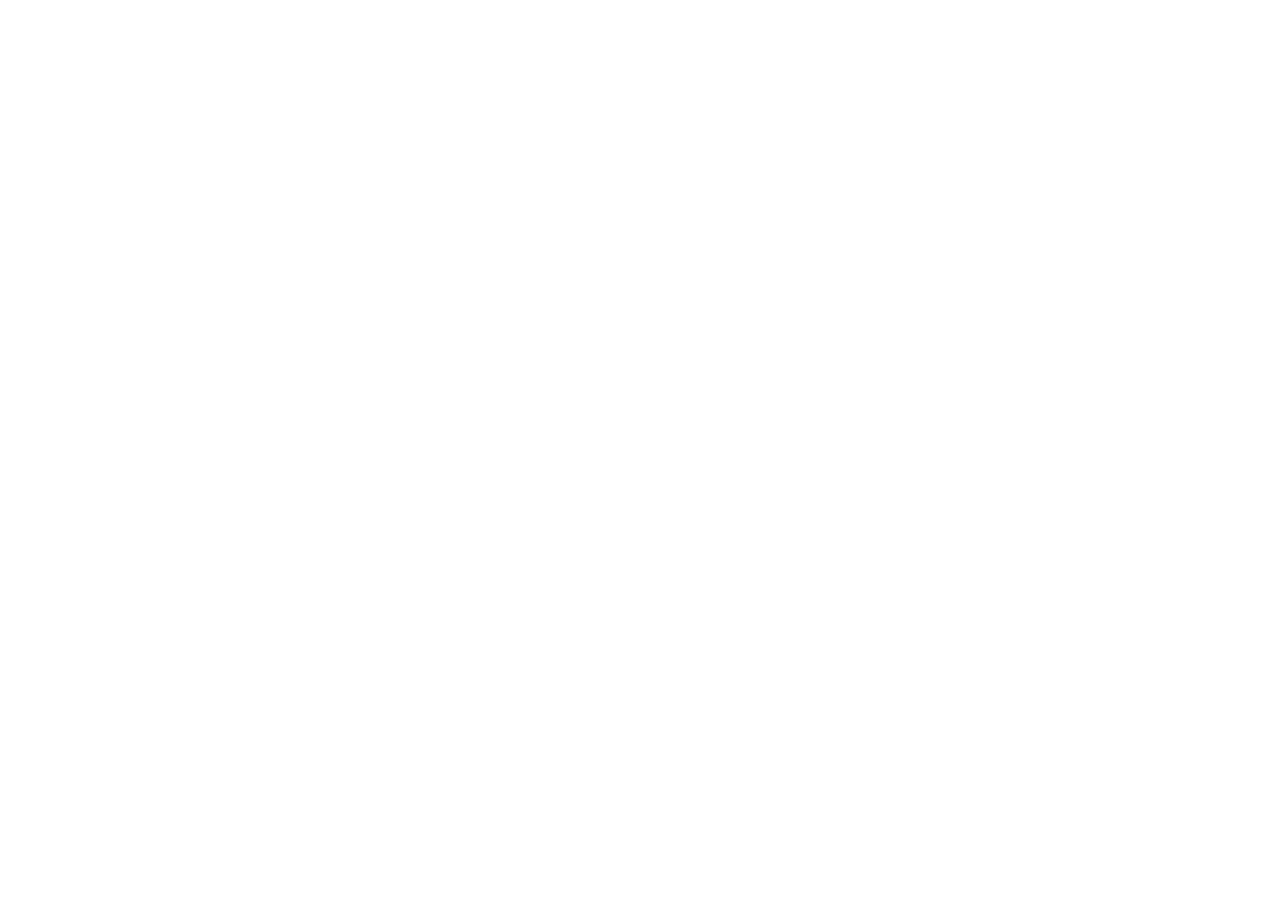
==== html/ex17.html @ 36b59d2e "pratiquei novos exercícios" ====
<!DOCTYPE html>
<html lang="pt-br">
<head>
    <meta charset="UTF-8">
    <meta name="viewport" content="width=device-width, initial-scale=1.0">
    <title>Gatos</title>
</head>
<body>
    
</body>
</html>
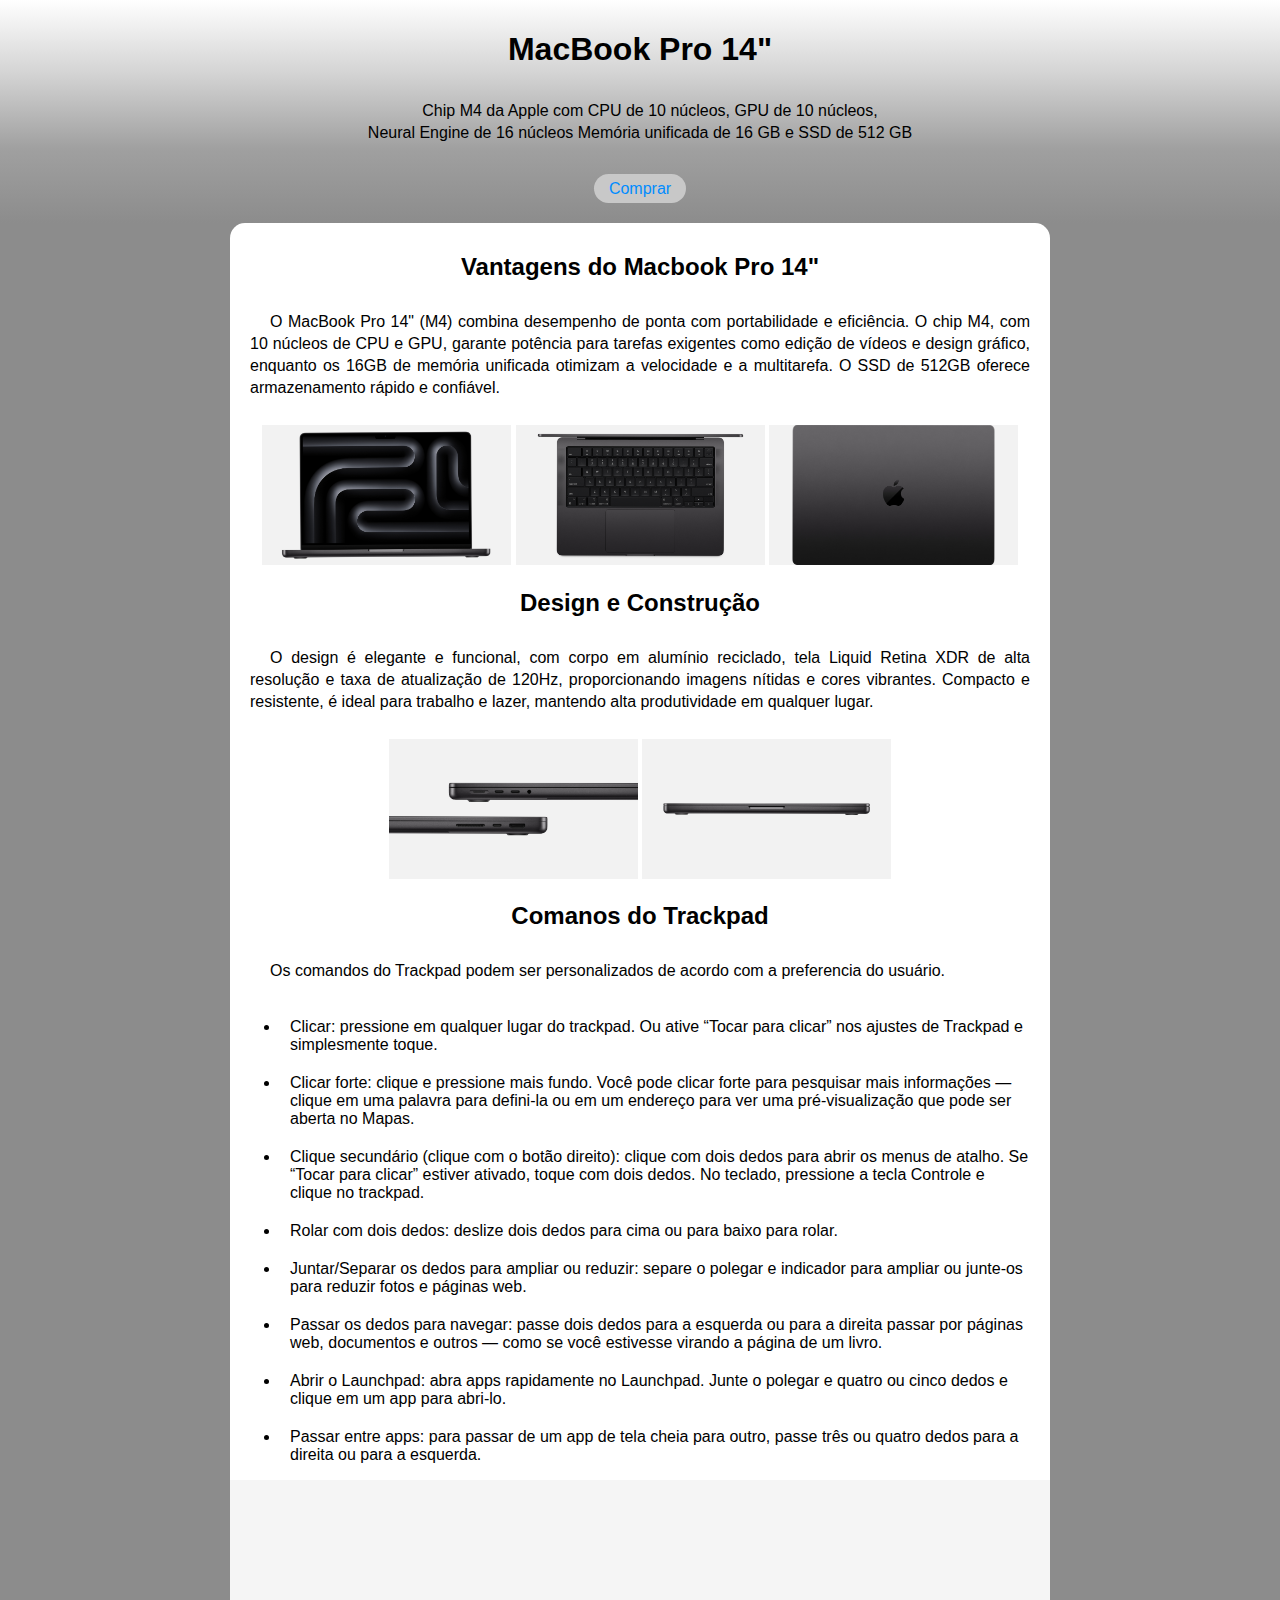
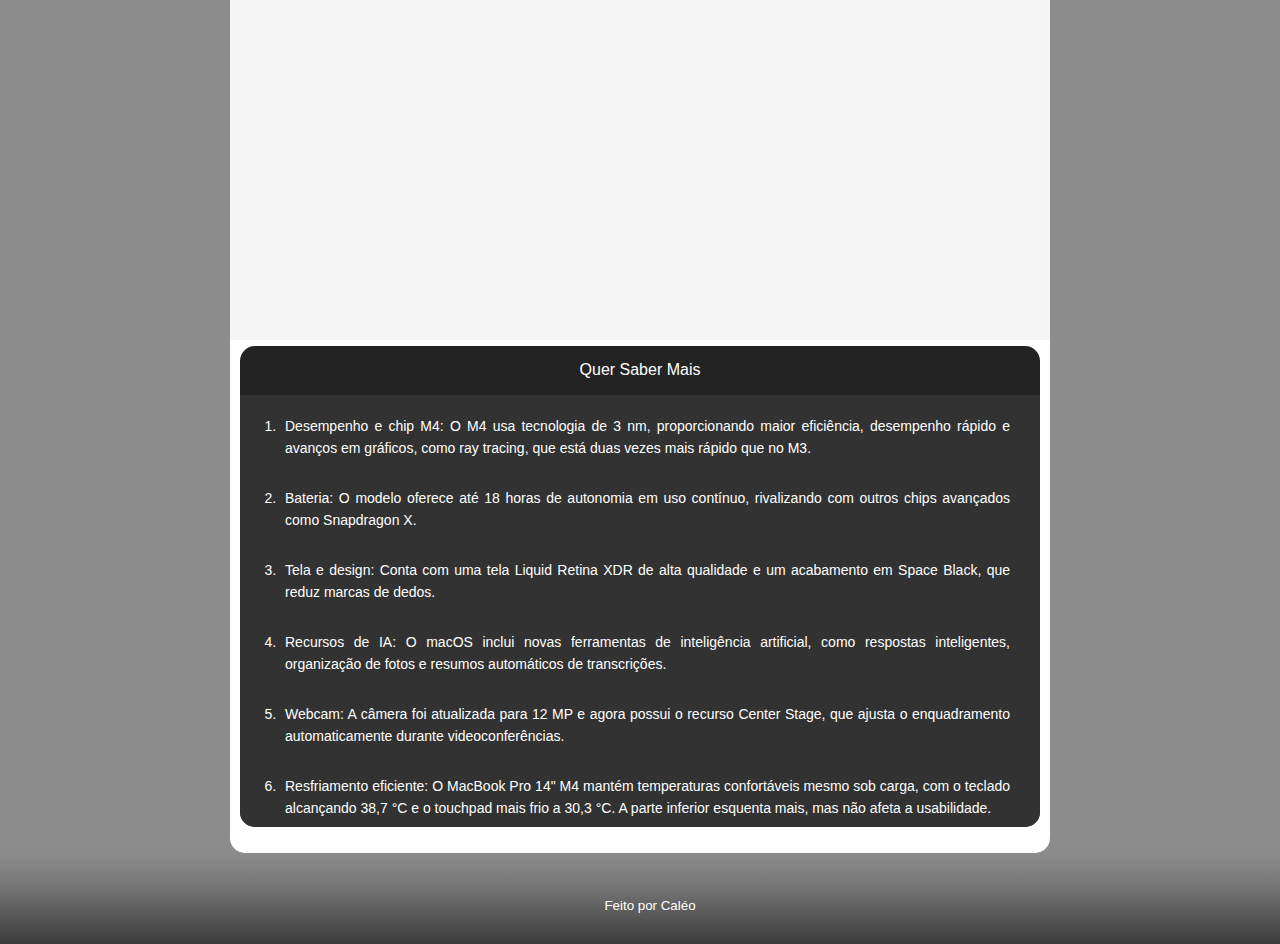
==== commit a30717df: "Fiz um site completo com todos os meus conhecimentos" ====
--- a/html/ex17.html
+++ b/html/ex17.html
@@ -3,9 +3,79 @@
 <head>
     <meta charset="UTF-8">
     <meta name="viewport" content="width=device-width, initial-scale=1.0">
-    <title>Gatos</title>
+    <title>apple</title>
+    <link rel="shortcut icon" href="images/apple.ico" type="image/x-icon">
+    <link rel="stylesheet" href="../css/ex17.css">
 </head>
 <body>
-    
+     <header>
+        <h1>MacBook Pro 14"</h1>
+        <p>Chip M4 da Apple com CPU de 10 núcleos, GPU de 10 núcleos, <br> Neural Engine de 16 núcleos Memória unificada de 16 GB e SSD de 512 GB</p>
+        <nav>
+            <div> 
+                <a href="https://produto.mercadolivre.com.br/MLB-3894763757-macbook-pro-14-2024-m4-1010gpu-16gb-512ssd-_JM?variation=185833392017#reco_item_pos=0&reco_backend=item_decorator&reco_backend_type=function&reco_client=home_items-decorator-legacy&reco_id=c334ad8e-da52-42c4-9890-b6c58c895123&reco_model=&c_id=/home/navigation-recommendations-seed/element&c_uid=4ba06241-268d-46d6-9635-ddb04f243cfa&da_id=navigation&da_position=1&id_origin=/home/dynamic_access&da_sort_algorithm=ranker" target="_blank" rel="external">Comprar</a>
+            </div>
+        </nav>
+     </header>
+     <main>
+        <section>
+            <h2>Vantagens do Macbook Pro 14"</h2>
+            <article>
+                <p>O MacBook Pro 14" (M4) combina desempenho de ponta com portabilidade e eficiência. O chip M4, com 10 núcleos de CPU e GPU, garante potência para tarefas exigentes como edição de vídeos e design gráfico, enquanto os 16GB de memória unificada otimizam a velocidade e a multitarefa. O SSD de 512GB oferece armazenamento rápido e confiável.</p>
+                <div>
+                    <img src="images/macbook.jpg" alt="macbook" height="140">
+                    <img src="images/macbook-alt.jpg" alt="macbook-alt" height="140">
+                    <img src="images/macbook-clo.jpg" alt="macbook-clo" height="140">
+                </div>
+            </article>
+        </section>
+        <section>
+            <h2>Design e Construção</h2>
+            <article>
+                <p>O design é elegante e funcional, com corpo em alumínio reciclado, tela Liquid Retina XDR de alta resolução e taxa de atualização de 120Hz, proporcionando imagens nítidas e cores vibrantes. Compacto e resistente, é ideal para trabalho e lazer, mantendo alta produtividade em qualquer lugar.</p>
+                <div>
+                    <img src="images/macbook-lat.jpg" alt="macbook-lat" height="140">
+                    <img src="images/macbook-lat-front.jpg" alt="macbook-lat-front" height="140">
+                </div>
+            </article>
+        </section>
+        <section>
+            <h2>Comanos do Trackpad</h2>
+            <article>
+                <p>Os comandos do Trackpad podem ser personalizados de acordo com a preferencia do usuário.</p>
+                <ul>
+                    <li>Clicar: pressione em qualquer lugar do trackpad. Ou ative “Tocar para clicar” nos ajustes de Trackpad e simplesmente toque.</li>
+                    <li>Clicar forte: clique e pressione mais fundo. Você pode clicar forte para pesquisar mais informações — clique em uma palavra para defini-la ou em um endereço para ver uma pré-visualização que pode ser aberta no Mapas.</li>
+                    <li>Clique secundário (clique com o botão direito): clique com dois dedos para abrir os menus de atalho. Se “Tocar para clicar” estiver ativado, toque com dois dedos. No teclado, pressione a tecla Controle e clique no trackpad.</li>
+                    <li>Rolar com dois dedos: deslize dois dedos para cima ou para baixo para rolar.</li>
+                    <li>Juntar/Separar os dedos para ampliar ou reduzir: separe o polegar e indicador para ampliar ou junte-os para reduzir fotos e páginas web.</li>
+                    <li>Passar os dedos para navegar: passe dois dedos para a esquerda ou para a direita passar por páginas web, documentos e outros — como se você estivesse virando a página de um livro.</li>
+                    <li>Abrir o Launchpad: abra apps rapidamente no Launchpad. Junte o polegar e quatro ou cinco dedos e clique em um app para abri-lo.</li>
+                    <li>Passar entre apps: para passar de um app de tela cheia para outro, passe três ou quatro dedos para a direita ou para a esquerda.</li>
+                </ul>
+            </article>
+        </section>
+        <div class="video">
+            <iframe width="560" height="315" src="https://www.youtube.com/embed/G0cmfY7qdmY?si=7PfHotFTb08epqcS&amp;clip=Ugkx1KvTRTY2K8b1amTo8uUSl0VoE84iXJmD&amp;clipt=EAAY8C4" title="YouTube video player" frameborder="0" allow="accelerometer; autoplay; clipboard-write; encrypted-media; gyroscope; picture-in-picture; web-share" referrerpolicy="strict-origin-when-cross-origin" allowfullscreen></iframe>
+            <aside id="menu">
+        </div>
+        <aside id="menu">
+            <h3>Quer Saber Mais</h3>
+            <div id="benu">
+                <ol>
+                    <li class="penu">Desempenho e chip M4: O M4 usa tecnologia de 3 nm, proporcionando maior eficiência, desempenho rápido e avanços em gráficos, como ray tracing, que está duas vezes mais rápido que no M3.
+                    </li>
+                    <li class="penu">Bateria: O modelo oferece até 18 horas de autonomia em uso contínuo, rivalizando com outros chips avançados como Snapdragon X.</li>
+                    <li class="penu">Tela e design: Conta com uma tela Liquid Retina XDR de alta qualidade e um acabamento em Space Black, que reduz marcas de dedos.</li>
+                    <li class="penu">Recursos de IA: O macOS inclui novas ferramentas de inteligência artificial, como respostas inteligentes, organização de fotos e resumos automáticos de transcrições.</li>
+                    <li class="penu">Webcam: A câmera foi atualizada para 12 MP e agora possui o recurso Center Stage, que ajusta o enquadramento automaticamente durante videoconferências.</li>
+                    <li class="penu">Resfriamento eficiente: O MacBook Pro 14" M4 mantém temperaturas confortáveis mesmo sob carga, com o teclado alcançando 38,7 °C e o touchpad mais frio a 30,3 °C. A parte inferior esquenta mais, mas não afeta a usabilidade.</li>
+                </ol>
+            </div>
+        </aside>
+     </main>
+     <footer>
+        <p><small><a href="https://github.com/caleoo" target="_blank" rel="external">Feito por Caléo</a></small></p>
+     </footer>
 </body>
 </html>--- a/css/ex17.css
+++ b/css/ex17.css
@@ -0,0 +1,162 @@
+@charset "UTF-8";
+
+* {
+    font-family: Arial, Helvetica, sans-serif;
+}
+
+body {
+    margin: 0px;
+    padding: 0px;
+    background-color: rgb(140, 140, 140);
+}
+
+header {
+    background-image: linear-gradient(rgb(255, 255, 255), rgb(211, 211, 211), rgb(160, 160, 160), rgb(140, 140, 140));
+    background-color: white;
+    padding: 10px;
+}
+
+h1 {
+    text-align: center;
+}
+
+h1:hover {
+    transform: scale(1.1);
+    transition-duration: 0.5s;
+}
+
+header > p {
+    text-align: center;
+}
+
+nav > div {
+    text-align: center;
+    padding: 10px 10px 15px 10px;
+}
+
+div > a {
+    padding: 6px 15px 6px 15px;
+    color: rgb(0, 140, 255);
+    background-color: rgb(200, 200, 200);
+    text-decoration: none;
+    border-radius: 30px;
+}
+
+a:hover {
+    color: rgb(255, 255, 255);
+    background-color: rgb(0, 140, 255);
+    transform: scale(1.2);
+    transition-duration: 1s;
+}
+
+main {
+    background-color: white;
+    min-width: 320px;
+    max-width: 800px;
+    padding: 10px;
+    margin: auto;
+    border-radius: 15px;
+}
+
+h2 {
+    text-align: center;
+}
+
+h2:hover {
+    transform: scale(1.1);
+    transition-duration: 0.5s;
+}
+
+h3 {
+    font-weight: normal;
+    font-size: 1em;
+    color: white;
+    text-align: center;
+    padding: 15px 0px 0px 0px;
+}
+
+h3:hover {
+    transform: scale(1.1);
+    transition-duration: 0.5s;
+}
+
+p {
+    text-indent: 20px;
+    text-align: justify;
+    padding: 10px;
+    line-height: 22px;
+}
+
+div {
+    text-align: center;
+}
+
+div.video {
+    text-align: center;
+    background-color: rgb(245, 245, 245);
+    padding: 20px;
+    margin: -10px;
+    padding-bottom: 55%;
+    position: relative;
+}
+
+div.video > iframe {
+    position: absolute;
+    top: 10%;
+    left: 10%;
+    width: 80%;
+    height: 80%;
+}
+
+img:hover {
+    transform: scale(1.2);
+    transition-duration: 0.5s;
+}
+
+#menu {
+    margin: auto;
+    background-color: rgb(35, 35, 35);
+    border-radius: 15px;
+}
+
+#benu {
+    background-color: rgb(50, 50, 50);
+    border-radius: 0px 0px 15px 15px;
+}
+
+li {
+    padding: 10px;
+}
+
+.penu {
+    color: white;
+    font-size: 14px;
+    text-align: justify;
+    padding: 20px 30px 8px 5px;
+    line-height: 22px;
+    text-indent: 0px;
+}
+
+footer {
+    margin: 0px;
+    padding: 15px 0px 1px 0px;
+    background-image: linear-gradient(rgb(140, 140, 140), rgb(120, 120, 120), rgb(90, 90, 90), rgb(60, 60, 60));
+}
+
+footer > p {
+    text-align: center;
+    color: white;
+}
+
+small > a {
+    color: white;
+    text-decoration: none;
+}
+
+small > a:hover {
+    padding: 6px 15px 6px 15px;
+    text-decoration: none;
+    border-radius: 10px 10px 10px 10px;
+    background-color: rgb(120, 120, 120);
+    transition-duration: 1s;
+}